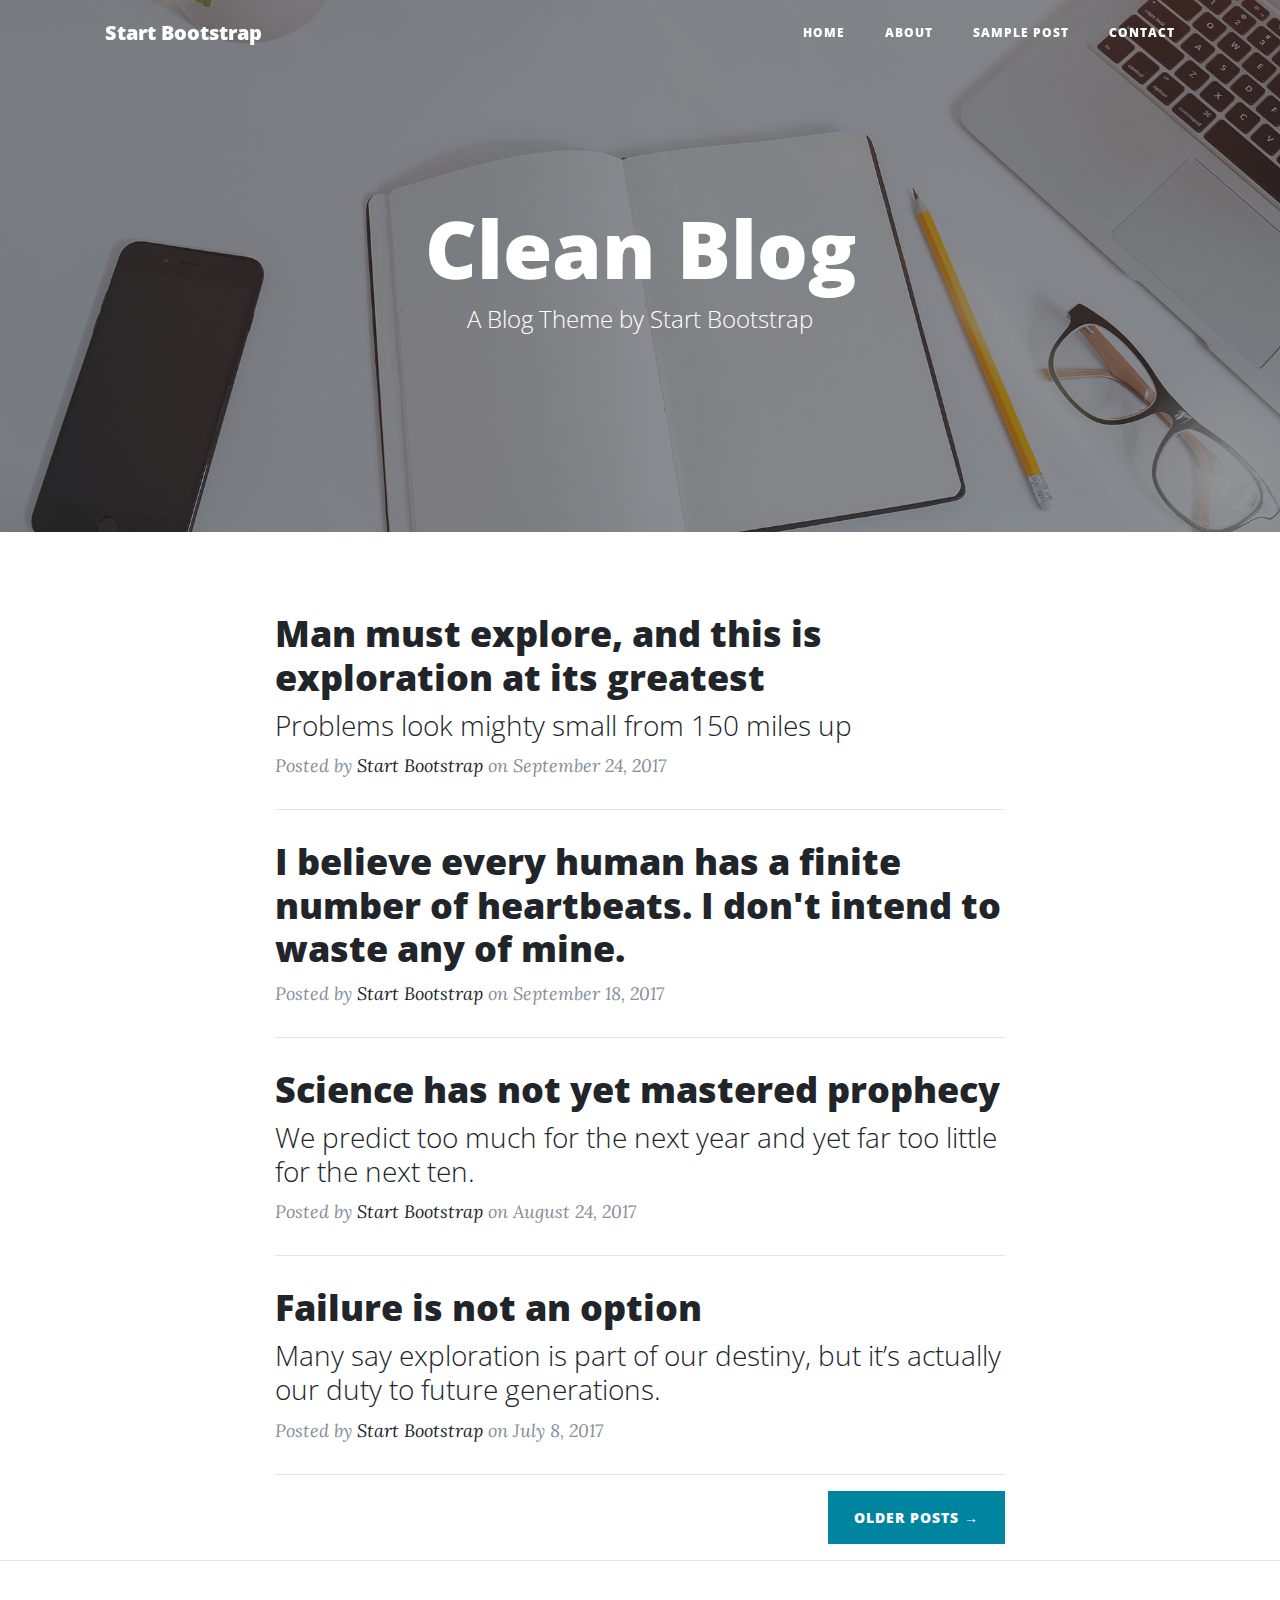
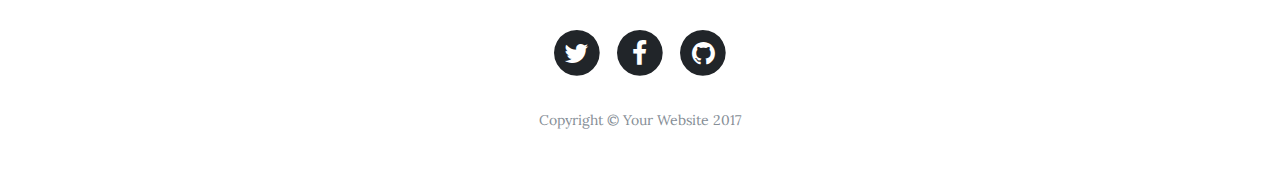
==== index.html @ 9d338600 "add some base file" ====
<!DOCTYPE html>
<html lang="en">

  <head>

    <meta charset="utf-8">
    <meta name="viewport" content="width=device-width, initial-scale=1, shrink-to-fit=no">
    <meta name="description" content="">
    <meta name="author" content="">

    <title>Clean Blog - Start Bootstrap Theme</title>

    <!-- Bootstrap core CSS -->
    <link href="vendor/bootstrap/css/bootstrap.min.css" rel="stylesheet">

    <!-- Custom fonts for this template -->
    <link href="vendor/font-awesome/css/font-awesome.min.css" rel="stylesheet" type="text/css">
    <link href='https://fonts.googleapis.com/css?family=Lora:400,700,400italic,700italic' rel='stylesheet' type='text/css'>
    <link href='https://fonts.googleapis.com/css?family=Open+Sans:300italic,400italic,600italic,700italic,800italic,400,300,600,700,800' rel='stylesheet' type='text/css'>

    <!-- Custom styles for this template -->
    <link href="css/clean-blog.min.css" rel="stylesheet">

  </head>

  <body>

    <!-- Navigation -->
    <nav class="navbar navbar-expand-lg navbar-light fixed-top" id="mainNav">
      <div class="container">
        <a class="navbar-brand" href="index.html">Start Bootstrap</a>
        <button class="navbar-toggler navbar-toggler-right" type="button" data-toggle="collapse" data-target="#navbarResponsive" aria-controls="navbarResponsive" aria-expanded="false" aria-label="Toggle navigation">
          Menu
          <i class="fa fa-bars"></i>
        </button>
        <div class="collapse navbar-collapse" id="navbarResponsive">
          <ul class="navbar-nav ml-auto">
            <li class="nav-item">
              <a class="nav-link" href="index.html">Home</a>
            </li>
            <li class="nav-item">
              <a class="nav-link" href="about.html">About</a>
            </li>
            <li class="nav-item">
              <a class="nav-link" href="post.html">Sample Post</a>
            </li>
            <li class="nav-item">
              <a class="nav-link" href="contact.html">Contact</a>
            </li>
          </ul>
        </div>
      </div>
    </nav>

    <!-- Page Header -->
    <header class="masthead" style="background-image: url('img/home-bg.jpg')">
      <div class="overlay"></div>
      <div class="container">
        <div class="row">
          <div class="col-lg-8 col-md-10 mx-auto">
            <div class="site-heading">
              <h1>Clean Blog</h1>
              <span class="subheading">A Blog Theme by Start Bootstrap</span>
            </div>
          </div>
        </div>
      </div>
    </header>

    <!-- Main Content -->
    <div class="container">
      <div class="row">
        <div class="col-lg-8 col-md-10 mx-auto">
          <div class="post-preview">
            <a href="post.html">
              <h2 class="post-title">
                Man must explore, and this is exploration at its greatest
              </h2>
              <h3 class="post-subtitle">
                Problems look mighty small from 150 miles up
              </h3>
            </a>
            <p class="post-meta">Posted by
              <a href="#">Start Bootstrap</a>
              on September 24, 2017</p>
          </div>
          <hr>
          <div class="post-preview">
            <a href="post.html">
              <h2 class="post-title">
                I believe every human has a finite number of heartbeats. I don't intend to waste any of mine.
              </h2>
            </a>
            <p class="post-meta">Posted by
              <a href="#">Start Bootstrap</a>
              on September 18, 2017</p>
          </div>
          <hr>
          <div class="post-preview">
            <a href="post.html">
              <h2 class="post-title">
                Science has not yet mastered prophecy
              </h2>
              <h3 class="post-subtitle">
                We predict too much for the next year and yet far too little for the next ten.
              </h3>
            </a>
            <p class="post-meta">Posted by
              <a href="#">Start Bootstrap</a>
              on August 24, 2017</p>
          </div>
          <hr>
          <div class="post-preview">
            <a href="post.html">
              <h2 class="post-title">
                Failure is not an option
              </h2>
              <h3 class="post-subtitle">
                Many say exploration is part of our destiny, but it’s actually our duty to future generations.
              </h3>
            </a>
            <p class="post-meta">Posted by
              <a href="#">Start Bootstrap</a>
              on July 8, 2017</p>
          </div>
          <hr>
          <!-- Pager -->
          <div class="clearfix">
            <a class="btn btn-primary float-right" href="#">Older Posts &rarr;</a>
          </div>
        </div>
      </div>
    </div>

    <hr>

    <!-- Footer -->
    <footer>
      <div class="container">
        <div class="row">
          <div class="col-lg-8 col-md-10 mx-auto">
            <ul class="list-inline text-center">
              <li class="list-inline-item">
                <a href="#">
                  <span class="fa-stack fa-lg">
                    <i class="fa fa-circle fa-stack-2x"></i>
                    <i class="fa fa-twitter fa-stack-1x fa-inverse"></i>
                  </span>
                </a>
              </li>
              <li class="list-inline-item">
                <a href="#">
                  <span class="fa-stack fa-lg">
                    <i class="fa fa-circle fa-stack-2x"></i>
                    <i class="fa fa-facebook fa-stack-1x fa-inverse"></i>
                  </span>
                </a>
              </li>
              <li class="list-inline-item">
                <a href="#">
                  <span class="fa-stack fa-lg">
                    <i class="fa fa-circle fa-stack-2x"></i>
                    <i class="fa fa-github fa-stack-1x fa-inverse"></i>
                  </span>
                </a>
              </li>
            </ul>
            <p class="copyright text-muted">Copyright &copy; Your Website 2017</p>
          </div>
        </div>
      </div>
    </footer>

    <!-- Bootstrap core JavaScript -->
    <script src="vendor/jquery/jquery.min.js"></script>
    <script src="vendor/bootstrap/js/bootstrap.bundle.min.js"></script>

    <!-- Custom scripts for this template -->
    <script src="js/clean-blog.min.js"></script>

  </body>

</html>
---- css/clean-blog.min.css ----
/*!
 * Start Bootstrap - Clean Blog v4.0.0-beta.2 (https://startbootstrap.com/template-overviews/clean-blog)
 * Copyright 2013-2017 Start Bootstrap
 * Licensed under MIT (https://github.com/BlackrockDigital/startbootstrap-clean-blog/blob/master/LICENSE)
 */body{font-size:20px;color:#212529;font-family:Lora,'Times New Roman',serif}p{line-height:1.5;margin:30px 0}p a{text-decoration:underline}h1,h2,h3,h4,h5,h6{font-weight:800;font-family:'Open Sans','Helvetica Neue',Helvetica,Arial,sans-serif}a{color:#212529;-webkit-transition:all .2s;-moz-transition:all .2s;transition:all .2s}a:focus,a:hover{color:#0085a1}blockquote{font-style:italic;color:#868e96}.section-heading{font-size:36px;font-weight:700;margin-top:60px}.caption{font-size:14px;font-style:italic;display:block;margin:0;padding:10px;text-align:center;border-bottom-right-radius:5px;border-bottom-left-radius:5px}::-moz-selection{color:#fff;background:#0085a1;text-shadow:none}::selection{color:#fff;background:#0085a1;text-shadow:none}img::selection{color:#fff;background:0 0}img::-moz-selection{color:#fff;background:0 0}body{-webkit-tap-highlight-color:#0085a1}#mainNav{position:absolute;border-bottom:1px solid #e9ecef;background-color:#fff;font-family:'Open Sans','Helvetica Neue',Helvetica,Arial,sans-serif}#mainNav .navbar-brand{font-weight:800;color:#343a40}#mainNav .navbar-toggler{font-size:12px;font-weight:800;padding:13px;text-transform:uppercase;color:#343a40}#mainNav .navbar-nav>li.nav-item>a{font-size:12px;font-weight:800;letter-spacing:1px;text-transform:uppercase}@media only screen and (min-width:992px){#mainNav{border-bottom:1px solid transparent;background:0 0}#mainNav .navbar-brand{padding:10px 20px;color:#fff}#mainNav .navbar-brand:focus,#mainNav .navbar-brand:hover{color:rgba(255,255,255,.8)}#mainNav .navbar-nav>li.nav-item>a{padding:10px 20px;color:#fff}#mainNav .navbar-nav>li.nav-item>a:focus,#mainNav .navbar-nav>li.nav-item>a:hover{color:rgba(255,255,255,.8)}}@media only screen and (min-width:992px){#mainNav{-webkit-transition:background-color .2s;-moz-transition:background-color .2s;transition:background-color .2s;-webkit-transform:translate3d(0,0,0);-moz-transform:translate3d(0,0,0);-ms-transform:translate3d(0,0,0);-o-transform:translate3d(0,0,0);transform:translate3d(0,0,0);-webkit-backface-visibility:hidden}#mainNav.is-fixed{position:fixed;top:-67px;-webkit-transition:-webkit-transform .2s;-moz-transition:-moz-transform .2s;transition:transform .2s;border-bottom:1px solid #fff;background-color:rgba(255,255,255,.9)}#mainNav.is-fixed .navbar-brand{color:#212529}#mainNav.is-fixed .navbar-brand:focus,#mainNav.is-fixed .navbar-brand:hover{color:#0085a1}#mainNav.is-fixed .navbar-nav>li.nav-item>a{color:#212529}#mainNav.is-fixed .navbar-nav>li.nav-item>a:focus,#mainNav.is-fixed .navbar-nav>li.nav-item>a:hover{color:#0085a1}#mainNav.is-visible{-webkit-transform:translate3d(0,100%,0);-moz-transform:translate3d(0,100%,0);-ms-transform:translate3d(0,100%,0);-o-transform:translate3d(0,100%,0);transform:translate3d(0,100%,0)}}header.masthead{margin-bottom:50px;background:no-repeat center center;background-color:#868e96;background-attachment:scroll;position:relative;-webkit-background-size:cover;-moz-background-size:cover;-o-background-size:cover;background-size:cover}header.masthead .overlay{position:absolute;top:0;left:0;height:100%;width:100%;background-color:#212529;opacity:.5}header.masthead .page-heading,header.masthead .post-heading,header.masthead .site-heading{padding:200px 0 150px;color:#fff}@media only screen and (min-width:768px){header.masthead .page-heading,header.masthead .post-heading,header.masthead .site-heading{padding:200px 0}}header.masthead .page-heading,header.masthead .site-heading{text-align:center}header.masthead .page-heading h1,header.masthead .site-heading h1{font-size:50px;margin-top:0}header.masthead .page-heading .subheading,header.masthead .site-heading .subheading{font-size:24px;font-weight:300;line-height:1.1;display:block;margin:10px 0 0;font-family:'Open Sans','Helvetica Neue',Helvetica,Arial,sans-serif}@media only screen and (min-width:768px){header.masthead .page-heading h1,header.masthead .site-heading h1{font-size:80px}}header.masthead .post-heading h1{font-size:35px}header.masthead .post-heading .meta,header.masthead .post-heading .subheading{line-height:1.1;display:block}header.masthead .post-heading .subheading{font-size:24px;font-weight:600;margin:10px 0 30px;font-family:'Open Sans','Helvetica Neue',Helvetica,Arial,sans-serif}header.masthead .post-heading .meta{font-size:20px;font-weight:300;font-style:italic;font-family:Lora,'Times New Roman',serif}header.masthead .post-heading .meta a{color:#fff}@media only screen and (min-width:768px){header.masthead .post-heading h1{font-size:55px}header.masthead .post-heading .subheading{font-size:30px}}.post-preview>a{color:#212529}.post-preview>a:focus,.post-preview>a:hover{text-decoration:none;color:#0085a1}.post-preview>a>.post-title{font-size:30px;margin-top:30px;margin-bottom:10px}.post-preview>a>.post-subtitle{font-weight:300;margin:0 0 10px}.post-preview>.post-meta{font-size:18px;font-style:italic;margin-top:0;color:#868e96}.post-preview>.post-meta>a{text-decoration:none;color:#212529}.post-preview>.post-meta>a:focus,.post-preview>.post-meta>a:hover{text-decoration:underline;color:#0085a1}@media only screen and (min-width:768px){.post-preview>a>.post-title{font-size:36px}}.floating-label-form-group{font-size:14px;position:relative;margin-bottom:0;padding-bottom:.5em;border-bottom:1px solid #dee2e6}.floating-label-form-group input,.floating-label-form-group textarea{font-size:1.5em;position:relative;z-index:1;padding:0;resize:none;border:none;border-radius:0;background:0 0;box-shadow:none!important;font-family:Lora,'Times New Roman',serif}.floating-label-form-group input::-webkit-input-placeholder,.floating-label-form-group textarea::-webkit-input-placeholder{color:#868e96;font-family:Lora,'Times New Roman',serif}.floating-label-form-group label{font-size:.85em;line-height:1.764705882em;position:relative;z-index:0;top:2em;display:block;margin:0;-webkit-transition:top .3s ease,opacity .3s ease;-moz-transition:top .3s ease,opacity .3s ease;-ms-transition:top .3s ease,opacity .3s ease;transition:top .3s ease,opacity .3s ease;vertical-align:middle;vertical-align:baseline;opacity:0}.floating-label-form-group .help-block{margin:15px 0}.floating-label-form-group-with-value label{top:0;opacity:1}.floating-label-form-group-with-focus label{color:#0085a1}form .form-group:first-child .floating-label-form-group{border-top:1px solid #dee2e6}footer{padding:50px 0 65px}footer .list-inline{margin:0;padding:0}footer .copyright{font-size:14px;margin-bottom:0;text-align:center}.btn{font-size:14px;font-weight:800;padding:15px 25px;letter-spacing:1px;text-transform:uppercase;border-radius:0;font-family:'Open Sans','Helvetica Neue',Helvetica,Arial,sans-serif}.btn-primary{background-color:#0085a1;border-color:#0085a1}.btn-primary:active,.btn-primary:focus,.btn-primary:hover{color:#fff;background-color:#00657b!important;border-color:#00657b!important}.btn-lg{font-size:16px;padding:25px 35px}
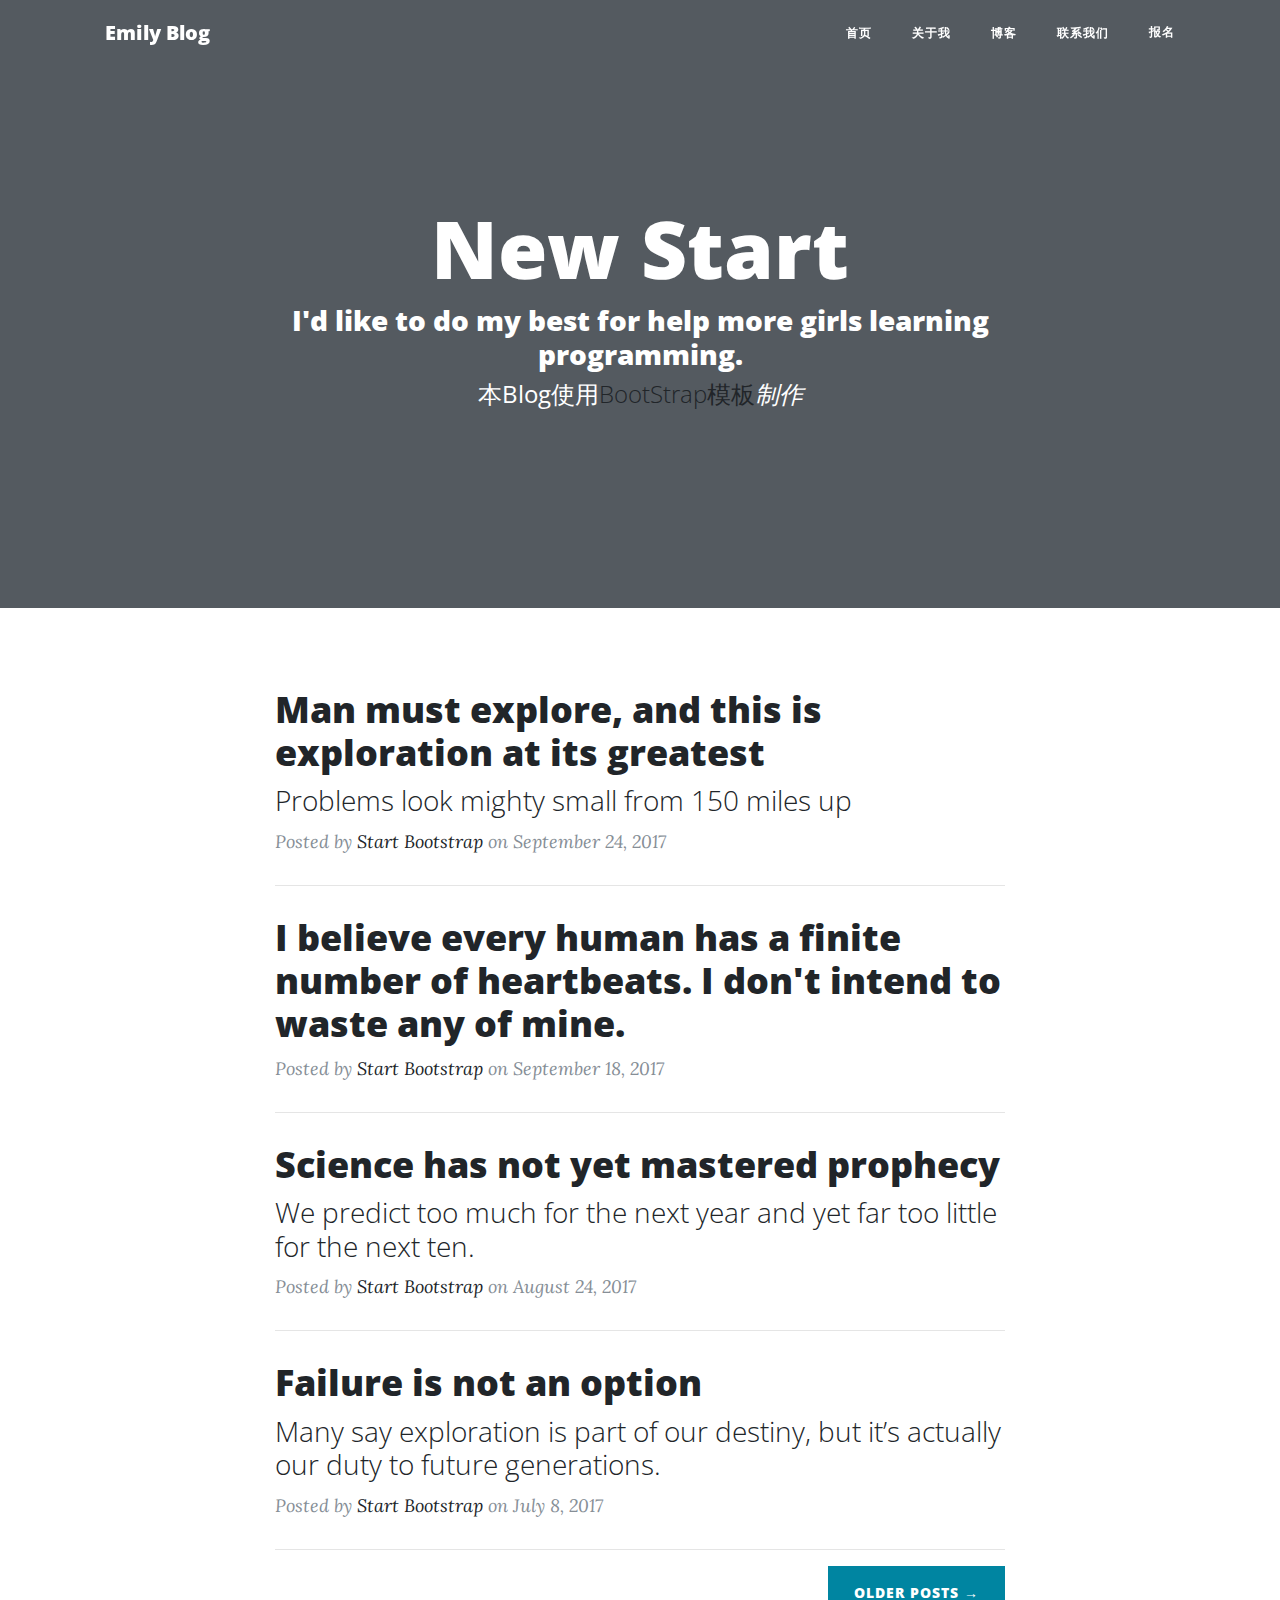
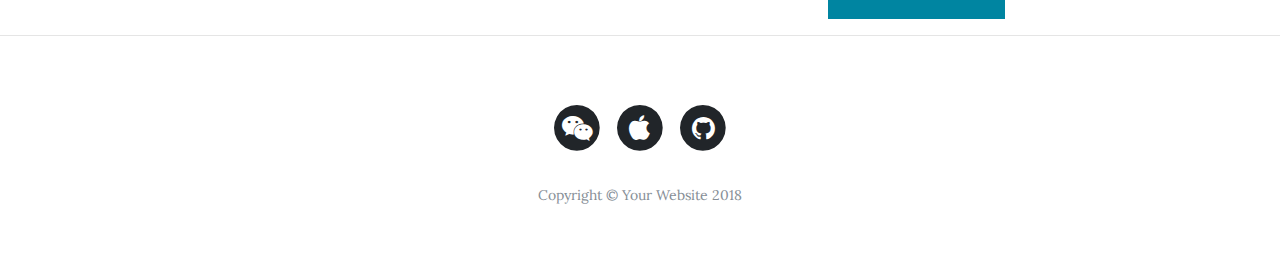
==== commit ba21fa0b: "commit global config" ====
--- a/index.html
+++ b/index.html
@@ -1,183 +1,184 @@
 <!DOCTYPE html>
 <html lang="en">
 
-  <head>
+<head>
 
-    <meta charset="utf-8">
-    <meta name="viewport" content="width=device-width, initial-scale=1, shrink-to-fit=no">
-    <meta name="description" content="">
-    <meta name="author" content="">
+  <meta charset="utf-8">
+  <meta name="viewport" content="width=device-width, initial-scale=1, shrink-to-fit=no">
+  <meta name="description" content="">
+  <meta name="author" content="Emily">
+  <meta name="keywords" content="Blog ">
 
-    <title>Clean Blog - Start Bootstrap Theme</title>
+  <title>Emily Blog</title>
 
-    <!-- Bootstrap core CSS -->
-    <link href="vendor/bootstrap/css/bootstrap.min.css" rel="stylesheet">
+  <!-- Bootstrap core CSS -->
+  <link href="vendor/bootstrap/css/bootstrap.min.css" rel="stylesheet">
 
-    <!-- Custom fonts for this template -->
-    <link href="vendor/font-awesome/css/font-awesome.min.css" rel="stylesheet" type="text/css">
-    <link href='https://fonts.googleapis.com/css?family=Lora:400,700,400italic,700italic' rel='stylesheet' type='text/css'>
-    <link href='https://fonts.googleapis.com/css?family=Open+Sans:300italic,400italic,600italic,700italic,800italic,400,300,600,700,800' rel='stylesheet' type='text/css'>
+  <!-- Custom fonts for this template -->
+  <link href="vendor/font-awesome/css/font-awesome.min.css" rel="stylesheet" type="text/css">
+  <link href='https://fonts.googleapis.com/css?family=Lora:400,700,400italic,700italic' rel='stylesheet' type='text/css'>
+  <link href='https://fonts.googleapis.com/css?family=Open+Sans:300italic,400italic,600italic,700italic,800italic,400,300,600,700,800' rel='stylesheet' type='text/css'>
 
-    <!-- Custom styles for this template -->
-    <link href="css/clean-blog.min.css" rel="stylesheet">
+  <!-- Custom styles for this template -->
+  <link href="css/clean-blog.min.css" rel="stylesheet">
 
-  </head>
+</head>
 
-  <body>
+<body>
 
-    <!-- Navigation -->
-    <nav class="navbar navbar-expand-lg navbar-light fixed-top" id="mainNav">
-      <div class="container">
-        <a class="navbar-brand" href="index.html">Start Bootstrap</a>
-        <button class="navbar-toggler navbar-toggler-right" type="button" data-toggle="collapse" data-target="#navbarResponsive" aria-controls="navbarResponsive" aria-expanded="false" aria-label="Toggle navigation">
+  <!-- Navigation -->
+  <nav class="navbar navbar-expand-lg navbar-light fixed-top" id="mainNav">
+    <div class="container">
+      <a class="navbar-brand" href="index.html">Emily Blog</a>
+      <button class="navbar-toggler navbar-toggler-right" type="button" data-toggle="collapse" data-target="#navbarResponsive" aria-controls="navbarResponsive" aria-expanded="false" aria-label="Toggle navigation">
           Menu
           <i class="fa fa-bars"></i>
         </button>
-        <div class="collapse navbar-collapse" id="navbarResponsive">
-          <ul class="navbar-nav ml-auto">
-            <li class="nav-item">
-              <a class="nav-link" href="index.html">Home</a>
-            </li>
-            <li class="nav-item">
-              <a class="nav-link" href="about.html">About</a>
-            </li>
-            <li class="nav-item">
-              <a class="nav-link" href="post.html">Sample Post</a>
-            </li>
-            <li class="nav-item">
-              <a class="nav-link" href="contact.html">Contact</a>
-            </li>
-          </ul>
-        </div>
+      <div class="collapse navbar-collapse" id="navbarResponsive">
+        <ul class="navbar-nav ml-auto">
+          <li class="nav-item">
+            <a class="nav-link" href="index.html">首页</a>
+          </li>
+          <li class="nav-item">
+            <a class="nav-link" href="about.html">关于我</a>
+          </li>
+          <li class="nav-item">
+            <a class="nav-link" href="post.html">博客</a>
+          </li>
+          <li class="nav-item">
+            <a class="nav-link" href="contact.html">联系我们</a>
+          </li>
+          <li class="nav-item">
+            <a href="https://girlscodingday.org/" class="nav-linkhref">报名</a>
+          </li>
+        </ul>
       </div>
-    </nav>
+    </div>
+  </nav>
 
-    <!-- Page Header -->
-    <header class="masthead" style="background-image: url('img/home-bg.jpg')">
-      <div class="overlay"></div>
-      <div class="container">
-        <div class="row">
-          <div class="col-lg-8 col-md-10 mx-auto">
-            <div class="site-heading">
-              <h1>Clean Blog</h1>
-              <span class="subheading">A Blog Theme by Start Bootstrap</span>
-            </div>
-          </div>
-        </div>
-      </div>
-    </header>
-
-    <!-- Main Content -->
+  <!-- Page Header -->
+  <header class="masthead" style="background-image: url('img/bg_img.jpg')">
+    <div class="overlay"></div>
     <div class="container">
       <div class="row">
         <div class="col-lg-8 col-md-10 mx-auto">
-          <div class="post-preview">
-            <a href="post.html">
-              <h2 class="post-title">
-                Man must explore, and this is exploration at its greatest
-              </h2>
-              <h3 class="post-subtitle">
-                Problems look mighty small from 150 miles up
-              </h3>
-            </a>
-            <p class="post-meta">Posted by
-              <a href="#">Start Bootstrap</a>
-              on September 24, 2017</p>
-          </div>
-          <hr>
-          <div class="post-preview">
-            <a href="post.html">
-              <h2 class="post-title">
-                I believe every human has a finite number of heartbeats. I don't intend to waste any of mine.
-              </h2>
-            </a>
-            <p class="post-meta">Posted by
-              <a href="#">Start Bootstrap</a>
-              on September 18, 2017</p>
-          </div>
-          <hr>
-          <div class="post-preview">
-            <a href="post.html">
-              <h2 class="post-title">
-                Science has not yet mastered prophecy
-              </h2>
-              <h3 class="post-subtitle">
-                We predict too much for the next year and yet far too little for the next ten.
-              </h3>
-            </a>
-            <p class="post-meta">Posted by
-              <a href="#">Start Bootstrap</a>
-              on August 24, 2017</p>
-          </div>
-          <hr>
-          <div class="post-preview">
-            <a href="post.html">
-              <h2 class="post-title">
-                Failure is not an option
-              </h2>
-              <h3 class="post-subtitle">
-                Many say exploration is part of our destiny, but it’s actually our duty to future generations.
-              </h3>
-            </a>
-            <p class="post-meta">Posted by
-              <a href="#">Start Bootstrap</a>
-              on July 8, 2017</p>
-          </div>
-          <hr>
-          <!-- Pager -->
-          <div class="clearfix">
-            <a class="btn btn-primary float-right" href="#">Older Posts &rarr;</a>
+          <div class="site-heading">
+            <h1>New Start</h1>
+            <h3>I'd like to do my best for help more girls learning programming.</h3>
+            <span class="subheading">本<b>Blog</b>使用<a href="https://startbootstrap.com/template-overviews/clean-blog/">BootStrap模板</a><i>制作</i></span>
           </div>
         </div>
       </div>
     </div>
+  </header>
 
-    <hr>
+  <!-- Main Content -->
+  <div class="container">
+    <div class="row">
+      <div class="col-lg-8 col-md-10 mx-auto">
+        <div class="post-preview">
+          <a href="post.html">
+            <h2 class="post-title">
+                Man must explore, and this is exploration at its greatest
+              </h2>
+            <h3 class="post-subtitle">
+                Problems look mighty small from 150 miles up
+              </h3>
+          </a>
+          <p class="post-meta">Posted by
+            <a href="#">Start Bootstrap</a> on September 24, 2017</p>
+        </div>
+        <hr>
+        <div class="post-preview">
+          <a href="post.html">
+            <h2 class="post-title">
+                I believe every human has a finite number of heartbeats. I don't intend to waste any of mine.
+              </h2>
+          </a>
+          <p class="post-meta">Posted by
+            <a href="#">Start Bootstrap</a> on September 18, 2017</p>
+        </div>
+        <hr>
+        <div class="post-preview">
+          <a href="post.html">
+            <h2 class="post-title">
+                Science has not yet mastered prophecy
+              </h2>
+            <h3 class="post-subtitle">
+                We predict too much for the next year and yet far too little for the next ten.
+              </h3>
+          </a>
+          <p class="post-meta">Posted by
+            <a href="#">Start Bootstrap</a> on August 24, 2017</p>
+        </div>
+        <hr>
+        <div class="post-preview">
+          <a href="post.html">
+            <h2 class="post-title">
+                Failure is not an option
+              </h2>
+            <h3 class="post-subtitle">
+                Many say exploration is part of our destiny, but it’s actually our duty to future generations.
+              </h3>
+          </a>
+          <p class="post-meta">Posted by
+            <a href="#">Start Bootstrap</a> on July 8, 2017</p>
+        </div>
+        <hr>
+        <!-- Pager -->
+        <div class="clearfix">
+          <a class="btn btn-primary float-right" href="#">Older Posts &rarr;</a>
+        </div>
+      </div>
+    </div>
+  </div>
 
-    <!-- Footer -->
-    <footer>
-      <div class="container">
-        <div class="row">
-          <div class="col-lg-8 col-md-10 mx-auto">
-            <ul class="list-inline text-center">
-              <li class="list-inline-item">
-                <a href="#">
+  <hr>
+
+  <!-- Footer -->
+  <footer>
+    <div class="container">
+      <div class="row">
+        <div class="col-lg-8 col-md-10 mx-auto">
+          <ul class="list-inline text-center">
+            <li class="list-inline-item">
+              <a href="#">
                   <span class="fa-stack fa-lg">
                     <i class="fa fa-circle fa-stack-2x"></i>
-                    <i class="fa fa-twitter fa-stack-1x fa-inverse"></i>
+                    <i class="fa fa-wechat fa-stack-1x fa-inverse"></i>
                   </span>
                 </a>
-              </li>
-              <li class="list-inline-item">
-                <a href="#">
+            </li>
+            <li class="list-inline-item">
+              <a href="#">
                   <span class="fa-stack fa-lg">
                     <i class="fa fa-circle fa-stack-2x"></i>
-                    <i class="fa fa-facebook fa-stack-1x fa-inverse"></i>
+                    <i class="fa fa-apple fa-stack-1x fa-inverse"></i>
                   </span>
                 </a>
-              </li>
-              <li class="list-inline-item">
-                <a href="#">
+            </li>
+            <li class="list-inline-item">
+              <a href="mailto:shuierr@126.com?subject=Mail from Our Site">
                   <span class="fa-stack fa-lg">
                     <i class="fa fa-circle fa-stack-2x"></i>
                     <i class="fa fa-github fa-stack-1x fa-inverse"></i>
-                  </span>
-                </a>
-              </li>
-            </ul>
-            <p class="copyright text-muted">Copyright &copy; Your Website 2017</p>
-          </div>
+              </span>
+              </a>
+            </li>
+          </ul>
+          <p class="copyright text-muted">Copyright &copy; Your Website 2018</p>
         </div>
       </div>
-    </footer>
+    </div>
+  </footer>
 
-    <!-- Bootstrap core JavaScript -->
-    <script src="vendor/jquery/jquery.min.js"></script>
-    <script src="vendor/bootstrap/js/bootstrap.bundle.min.js"></script>
+  <!-- Bootstrap core JavaScript -->
+  <script src="vendor/jquery/jquery.min.js"></script>
+  <script src="vendor/bootstrap/js/bootstrap.bundle.min.js"></script>
 
-    <!-- Custom scripts for this template -->
-    <script src="js/clean-blog.min.js"></script>
+  <!-- Custom scripts for this template -->
+  <script src="js/clean-blog.min.js"></script>
 
-  </body>
+</body>
 
 </html>
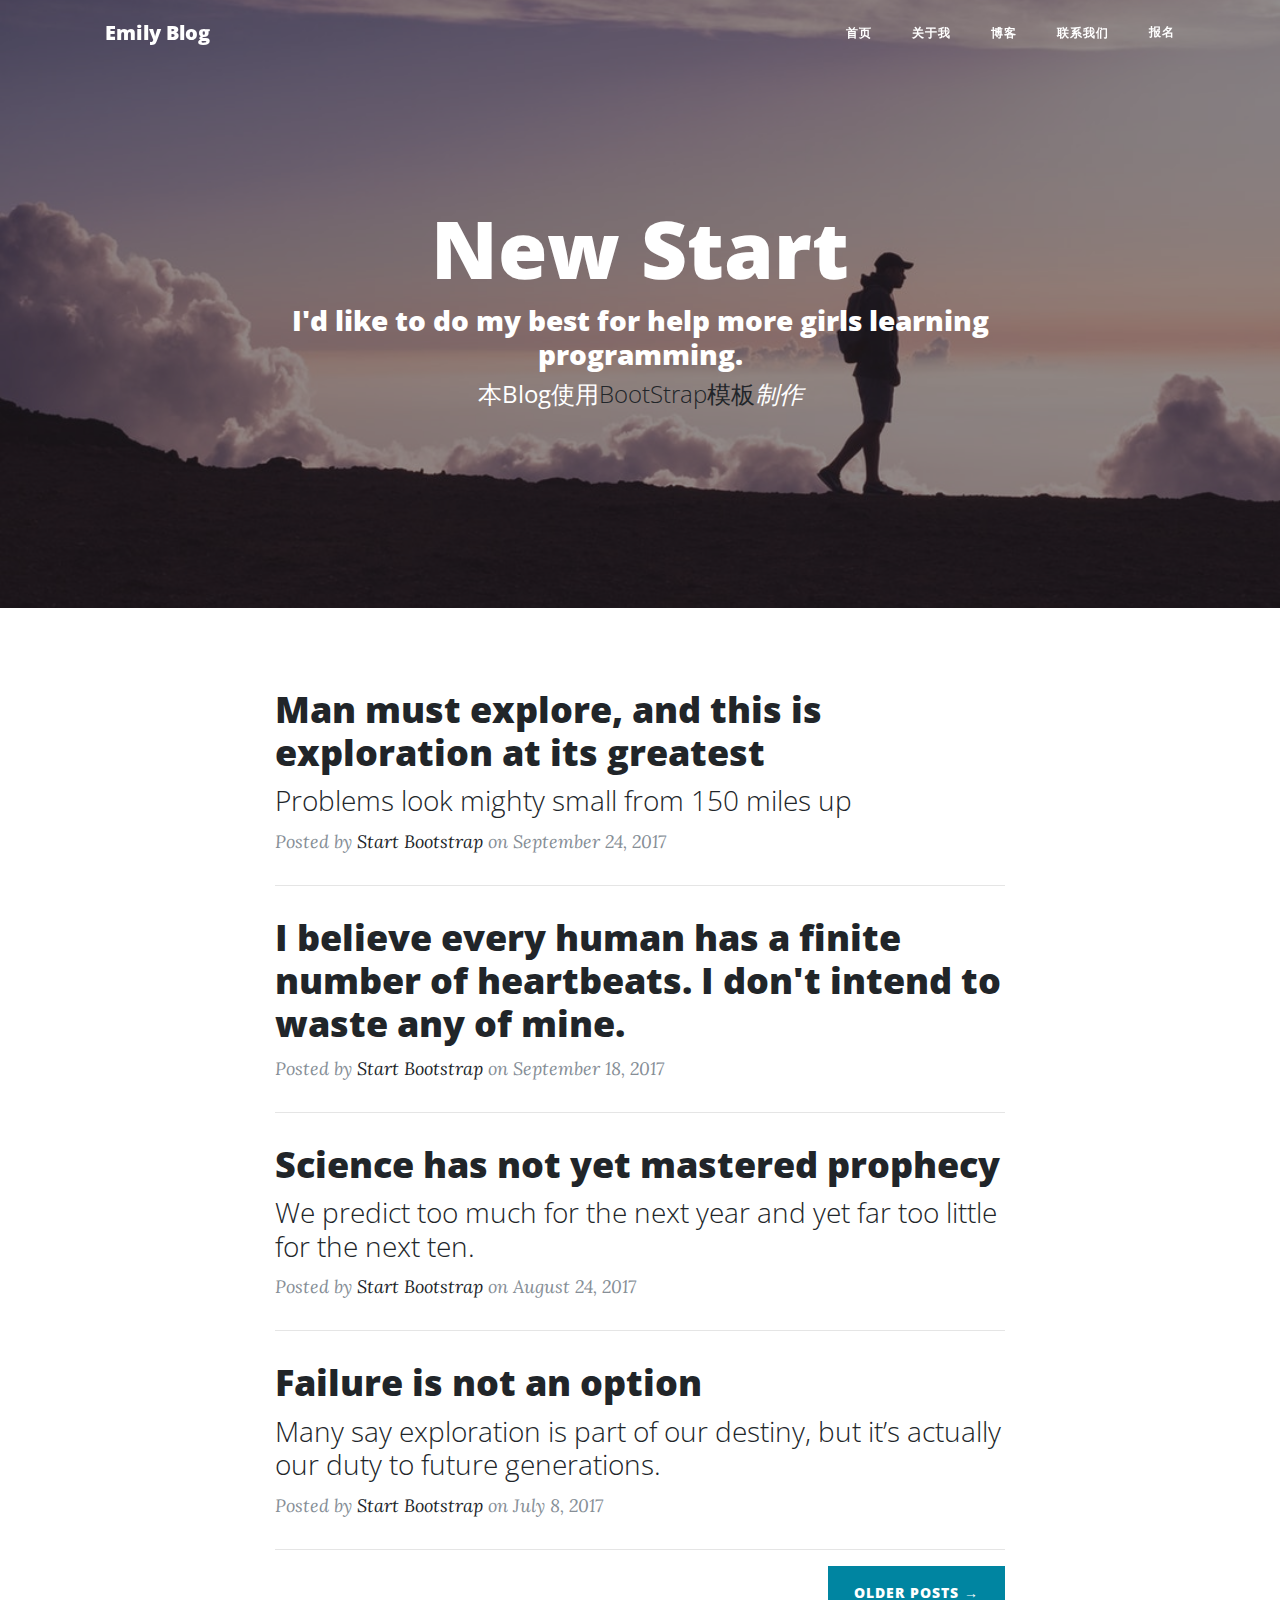
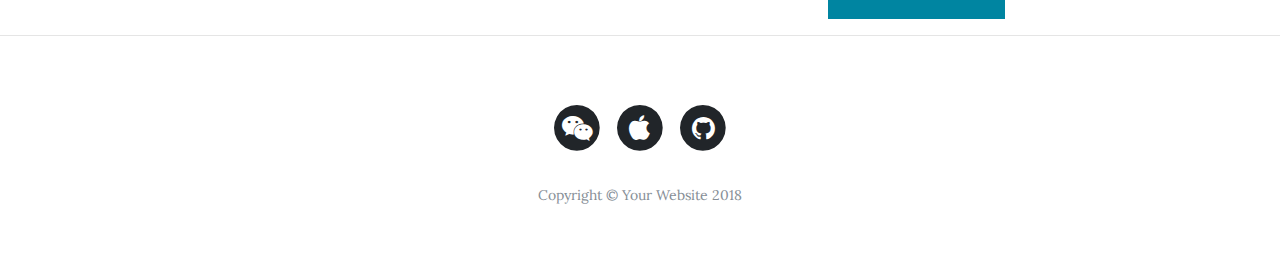
==== commit 87c81273: "update bg image name" ====
--- a/index.html
+++ b/index.html
@@ -57,7 +57,7 @@
   </nav>
 
   <!-- Page Header -->
-  <header class="masthead" style="background-image: url('img/bg_img.jpg')">
+  <header class="masthead" style="background-image: url('img/bg_Img.jpg')">
     <div class="overlay"></div>
     <div class="container">
       <div class="row">
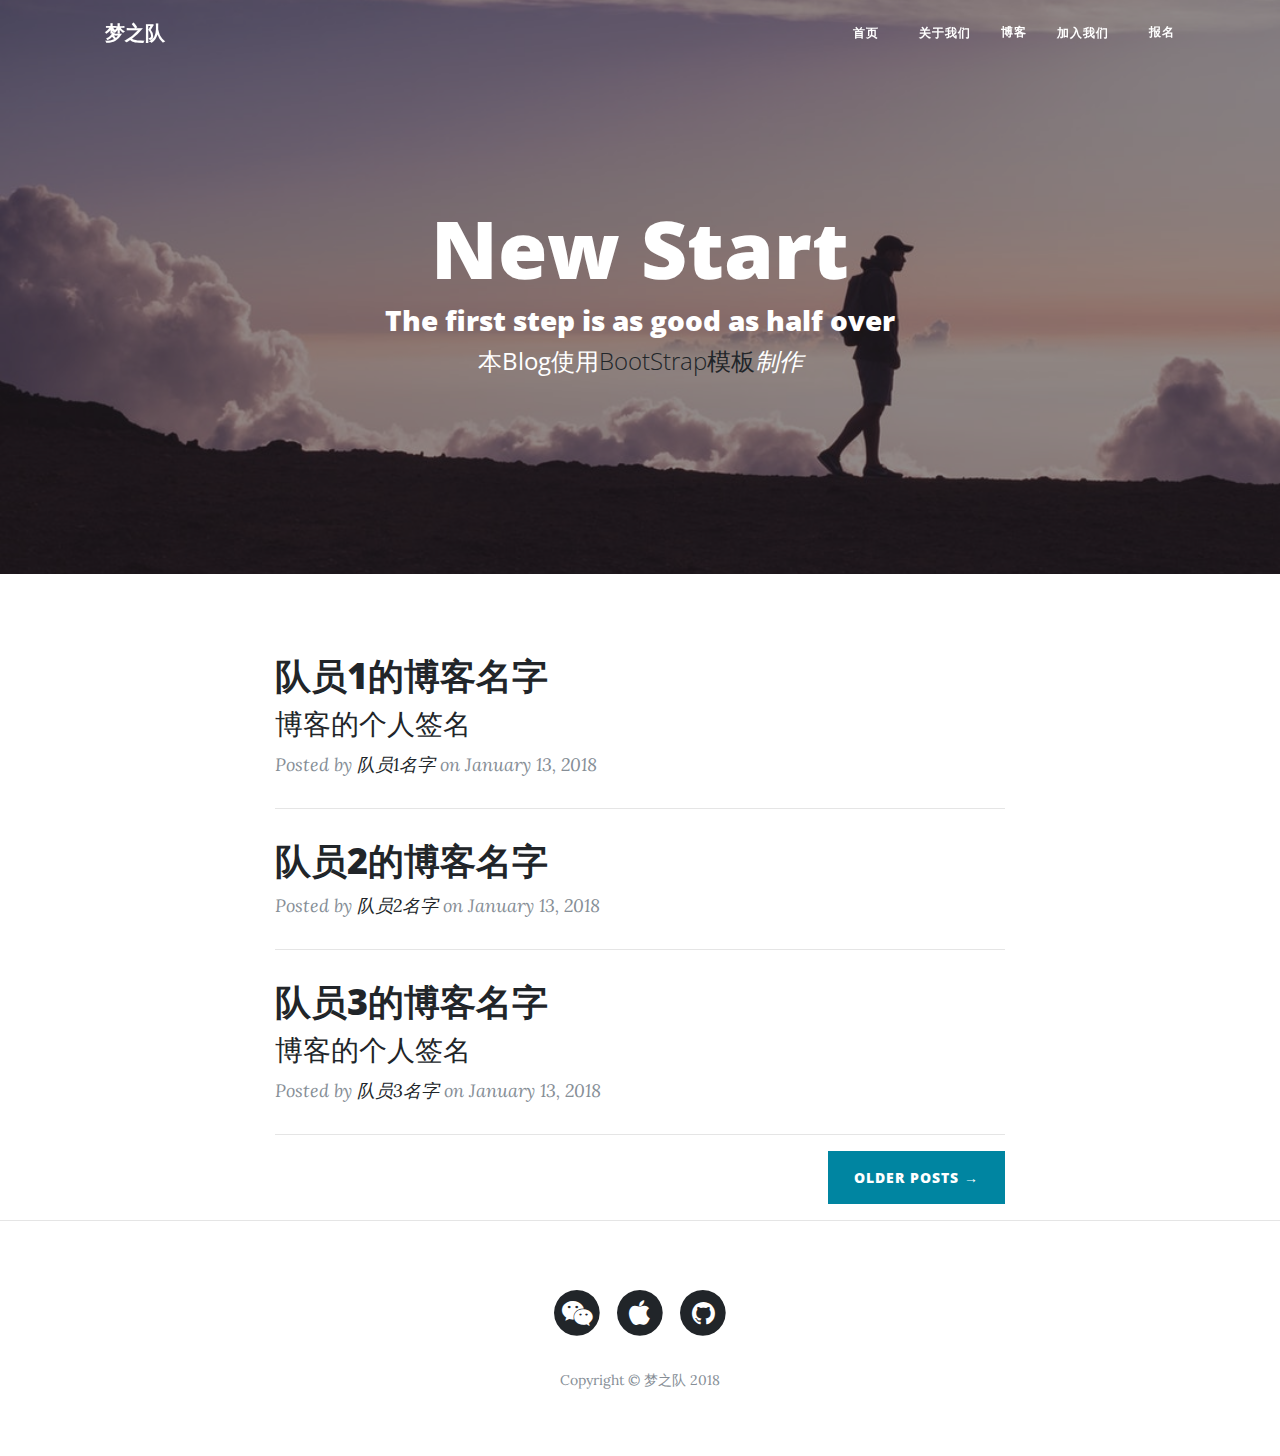
==== commit 33dd7b83: "add home page info" ====
--- a/index.html
+++ b/index.html
@@ -9,7 +9,7 @@
   <meta name="author" content="Emily">
   <meta name="keywords" content="Blog ">
 
-  <title>Emily Blog</title>
+  <title>梦之队</title>
 
   <!-- Bootstrap core CSS -->
   <link href="vendor/bootstrap/css/bootstrap.min.css" rel="stylesheet">
@@ -18,7 +18,7 @@
   <link href="vendor/font-awesome/css/font-awesome.min.css" rel="stylesheet" type="text/css">
   <link href='https://fonts.googleapis.com/css?family=Lora:400,700,400italic,700italic' rel='stylesheet' type='text/css'>
   <link href='https://fonts.googleapis.com/css?family=Open+Sans:300italic,400italic,600italic,700italic,800italic,400,300,600,700,800' rel='stylesheet' type='text/css'>
-
+  <link href="css/home.css" rel="stylesheet">
   <!-- Custom styles for this template -->
   <link href="css/clean-blog.min.css" rel="stylesheet">
 
@@ -29,7 +29,7 @@
   <!-- Navigation -->
   <nav class="navbar navbar-expand-lg navbar-light fixed-top" id="mainNav">
     <div class="container">
-      <a class="navbar-brand" href="index.html">Emily Blog</a>
+      <a class="navbar-brand" href="index.html">梦之队</a>
       <button class="navbar-toggler navbar-toggler-right" type="button" data-toggle="collapse" data-target="#navbarResponsive" aria-controls="navbarResponsive" aria-expanded="false" aria-label="Toggle navigation">
           Menu
           <i class="fa fa-bars"></i>
@@ -40,16 +40,24 @@
             <a class="nav-link" href="index.html">首页</a>
           </li>
           <li class="nav-item">
-            <a class="nav-link" href="about.html">关于我</a>
+            <a class="nav-link" href="about.html">关于我们</a>
           </li>
           <li class="nav-item">
-            <a class="nav-link" href="post.html">博客</a>
+            <div class="dropdown" style="margin:0 10px;">
+              <a class="menu-text" id="dropdownMenu1" data-toggle="dropdown" aria-haspopup="true" aria-expanded="true">博客</a>
+              <ul class="dropdown-menu" aria-labelledby="dropdownMenu1">
+                <li> <a class="nav-link menu-blog-text" href="post.html">队员1</a></li>
+                <li> <a class="nav-link menu-blog-text" href="post.html">队员2</a></li>
+                <li> <a class="nav-link menu-blog-text" href="post.html">队员3</a></li>
+              </ul>
+            </div>
+
           </li>
           <li class="nav-item">
-            <a class="nav-link" href="contact.html">联系我们</a>
+            <a class="nav-link" href="contact.html">加入我们</a>
           </li>
           <li class="nav-item">
-            <a href="https://girlscodingday.org/" class="nav-linkhref">报名</a>
+            <a class="nav-linkhref" href="https://girlscodingday.org/">报名</a>
           </li>
         </ul>
       </div>
@@ -64,7 +72,7 @@
         <div class="col-lg-8 col-md-10 mx-auto">
           <div class="site-heading">
             <h1>New Start</h1>
-            <h3>I'd like to do my best for help more girls learning programming.</h3>
+            <h3>The first step is as good as half over</h3>
             <span class="subheading">本<b>Blog</b>使用<a href="https://startbootstrap.com/template-overviews/clean-blog/">BootStrap模板</a><i>制作</i></span>
           </div>
         </div>
@@ -78,51 +86,28 @@
       <div class="col-lg-8 col-md-10 mx-auto">
         <div class="post-preview">
           <a href="post.html">
-            <h2 class="post-title">
-                Man must explore, and this is exploration at its greatest
-              </h2>
-            <h3 class="post-subtitle">
-                Problems look mighty small from 150 miles up
-              </h3>
+            <h2 class="post-title">队员1的博客名字</h2>
+            <h3 class="post-subtitle">博客的个人签名</h3>
           </a>
           <p class="post-meta">Posted by
-            <a href="#">Start Bootstrap</a> on September 24, 2017</p>
+            <a href="#">队员1名字</a> on January 13, 2018</p>
         </div>
         <hr>
         <div class="post-preview">
           <a href="post.html">
-            <h2 class="post-title">
-                I believe every human has a finite number of heartbeats. I don't intend to waste any of mine.
-              </h2>
+            <h2 class="post-title">队员2的博客名字</h2>
           </a>
           <p class="post-meta">Posted by
-            <a href="#">Start Bootstrap</a> on September 18, 2017</p>
+            <a href="#">队员2名字</a> on January 13, 2018</p>
         </div>
         <hr>
         <div class="post-preview">
           <a href="post.html">
-            <h2 class="post-title">
-                Science has not yet mastered prophecy
-              </h2>
-            <h3 class="post-subtitle">
-                We predict too much for the next year and yet far too little for the next ten.
-              </h3>
+            <h2 class="post-title">队员3的博客名字</h2>
+            <h3 class="post-subtitle">博客的个人签名</h3>
           </a>
           <p class="post-meta">Posted by
-            <a href="#">Start Bootstrap</a> on August 24, 2017</p>
-        </div>
-        <hr>
-        <div class="post-preview">
-          <a href="post.html">
-            <h2 class="post-title">
-                Failure is not an option
-              </h2>
-            <h3 class="post-subtitle">
-                Many say exploration is part of our destiny, but it’s actually our duty to future generations.
-              </h3>
-          </a>
-          <p class="post-meta">Posted by
-            <a href="#">Start Bootstrap</a> on July 8, 2017</p>
+            <a href="#">队员3名字</a> on January 13, 2018</p>
         </div>
         <hr>
         <!-- Pager -->
@@ -166,7 +151,7 @@
               </a>
             </li>
           </ul>
-          <p class="copyright text-muted">Copyright &copy; Your Website 2018</p>
+          <p class="copyright text-muted">Copyright &copy; 梦之队 2018</p>
         </div>
       </div>
     </div>
--- a/css/home.css
+++ b/css/home.css
@@ -0,0 +1,15 @@
+.menu-text {
+  color: #FFF !important;
+  cursor: pointer;
+  font-size: 12px;
+  font-weight: 800;
+  letter-spacing: 1px;
+  text-transform: uppercase;
+}
+
+.menu-blog-text{
+  font-size: 12px;
+  font-weight: 800;
+  letter-spacing: 1px;
+  text-transform: uppercase;
+}
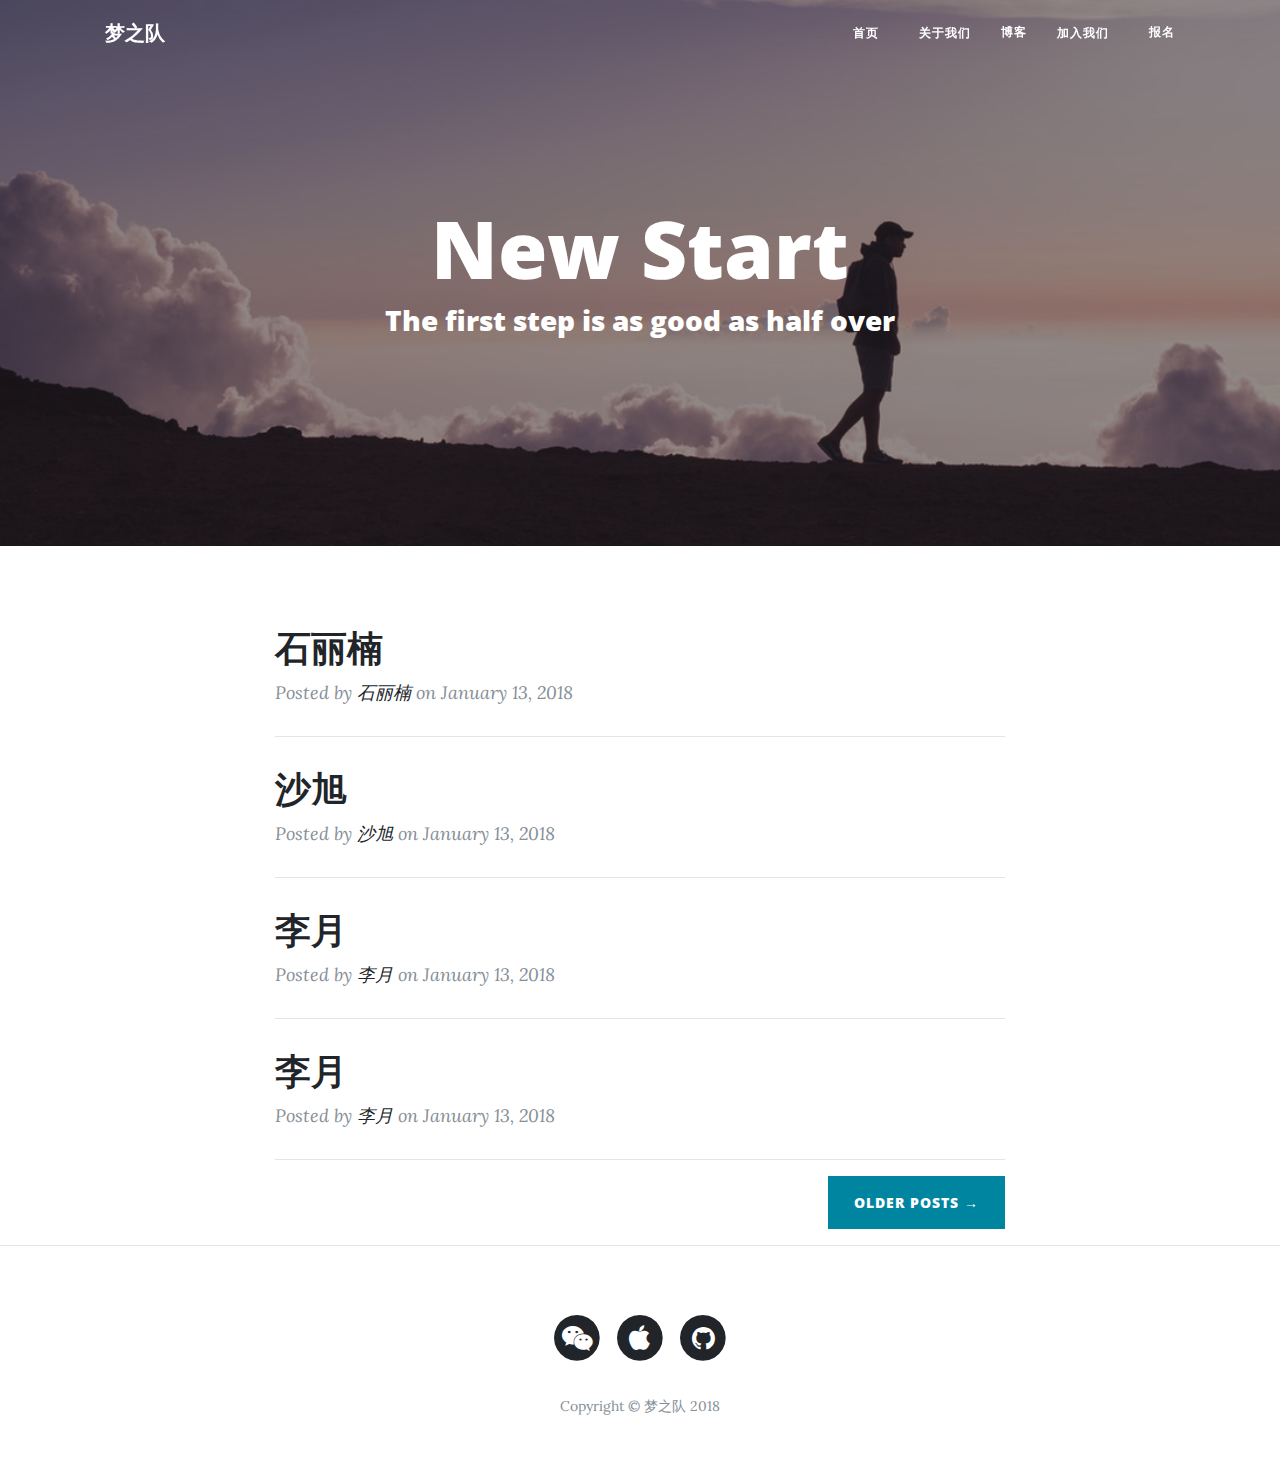
==== commit abd4c9d1: "add index" ====
--- a/index.html
+++ b/index.html
@@ -49,6 +49,7 @@
                 <li> <a class="nav-link menu-blog-text" href="post.html">队员1</a></li>
                 <li> <a class="nav-link menu-blog-text" href="post.html">队员2</a></li>
                 <li> <a class="nav-link menu-blog-text" href="post.html">队员3</a></li>
+                <li> <a class="nav-link menu-blog-text" href="demo.html">样例</a></li>
               </ul>
             </div>
 
@@ -66,14 +67,14 @@
 
   <!-- Page Header -->
   <header class="masthead" style="background-image: url('img/bg_Img.jpg')">
-    <div class="overlay"></div>
+    <div class="overlay" style="font-"></div>
     <div class="container">
       <div class="row">
         <div class="col-lg-8 col-md-10 mx-auto">
           <div class="site-heading">
             <h1>New Start</h1>
             <h3>The first step is as good as half over</h3>
-            <span class="subheading">本<b>Blog</b>使用<a href="https://startbootstrap.com/template-overviews/clean-blog/">BootStrap模板</a><i>制作</i></span>
+            <!-- <span class="subheading">本<b>Blog</b>使用<a href="https://startbootstrap.com/template-overviews/clean-blog/">BootStrap模板</a><i>制作</i></span> -->
           </div>
         </div>
       </div>
@@ -85,29 +86,38 @@
     <div class="row">
       <div class="col-lg-8 col-md-10 mx-auto">
         <div class="post-preview">
-          <a href="post.html">
-            <h2 class="post-title">队员1的博客名字</h2>
-            <h3 class="post-subtitle">博客的个人签名</h3>
+          <a href="https://sln-single.github.io/Sln-single/index.html">
+            <h2 class="post-title">石丽楠</h2>
+            <!-- <h3 class="post-subtitle">博客的个人签名</h3> -->
           </a>
           <p class="post-meta">Posted by
-            <a href="#">队员1名字</a> on January 13, 2018</p>
+            <a href="#">石丽楠</a> on January 13, 2018</p>
         </div>
         <hr>
         <div class="post-preview">
-          <a href="post.html">
-            <h2 class="post-title">队员2的博客名字</h2>
+          <a href="https://shaxu123.github.io/GirlCodingDayDemo/index.html">
+            <h2 class="post-title">沙旭</h2>
           </a>
           <p class="post-meta">Posted by
-            <a href="#">队员2名字</a> on January 13, 2018</p>
+            <a href="#">沙旭</a> on January 13, 2018</p>
         </div>
         <hr>
         <div class="post-preview">
-          <a href="post.html">
-            <h2 class="post-title">队员3的博客名字</h2>
-            <h3 class="post-subtitle">博客的个人签名</h3>
+          <a href="https://cynthialee0101.github.io/GirlsCodingDayDemo/index.html">
+            <h2 class="post-title">李月</h2>
+            <!-- <h3 class="post-subtitle">博客的个人签名</h3> -->
           </a>
           <p class="post-meta">Posted by
-            <a href="#">队员3名字</a> on January 13, 2018</p>
+            <a href="#">李月</a> on January 13, 2018</p>
+        </div>
+        <hr>
+        <div class="post-preview">
+          <a href="https://cynthialee0101.github.io/GirlsCodingDayDemo/index.html">
+            <h2 class="post-title">李月</h2>
+            <!-- <h3 class="post-subtitle">博客的个人签名</h3> -->
+          </a>
+          <p class="post-meta">Posted by
+            <a href="#">李月</a> on January 13, 2018</p>
         </div>
         <hr>
         <!-- Pager -->
